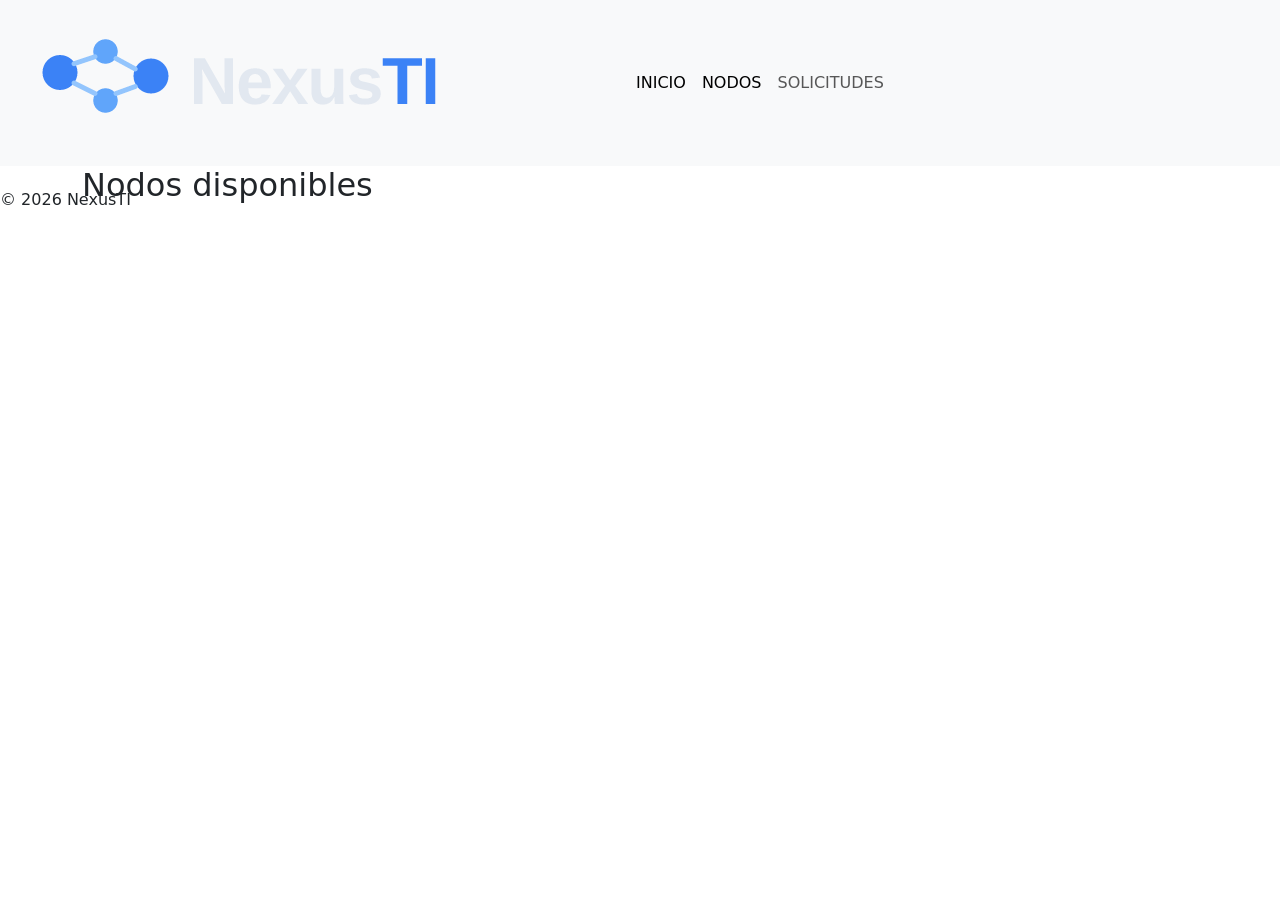
==== views/nodos.html @ 56c04ff0 "Primer commit" ====
<!doctype html>

<html lang="es">

<head>
    <meta charset="UTF-8">
    <meta name="viewport" content="width=device-width, initial-scale=1.0">
    <title>NexusTI - Nodos</title>
    <link href="https://cdn.jsdelivr.net/npm/bootstrap@5.3.9/dist/css/bootstrap.min.css" rel="stylesheet"
        integrity="sha384-yEPZ7jP9S0QKiUQ0m3jjsO4ProIW7wvR9gXkI7JOGa2XVsw53Yke2bsdkBbjmmiX" crossorigin="anonymous">
    <link href="assets/css/style.css" rel="stylesheet" />

</head>

<body>
    <nav class="navbar navbar-expand-lg bg-body-tertiary">
        <div class="container-fluid">
            <a class="navbar-brand" href="/index.html"><img src="/assets/images/header.png" alt="NexusTI" id="navbarLogo"
                    class="navbarlogo"></a>
            <button class="navbar-toggler" type="button" data-bs-toggle="collapse" data-bs-target="#navbarNav"
                aria-controls="navbarNav" aria-expanded="false" aria-label="Toggle navigation">
                <span class="navbar-toggler-icon"></span>
            </button>
            <div class="collapse navbar-collapse" id="navbarNav">
                <ul class="navbar-nav">
                    <li class="nav-item">
                        <a class="nav-link active" aria-current="page" href="/index.html">INICIO</a>
                    </li>
                    <li class="nav-item">
                        <a class="nav-link active" aria-current="page" href="nodos.html">NODOS</a>
                    </li>
                    <li class="nav-item">
                        <a class="nav-link" href="solicitudes.html">SOLICITUDES</a>
                    </li>
                </ul>
            </div>
        </div>
    </nav>

    <div class="container">
        <section id="nodos" class="nodos">
            <h2>Nodos disponibles</h2> 
            <div class="row g-4">
                
            </div>
        </section>
        
    </div>

    <footer>
        <p>&copy; 2026 NexusTI</p>
    </footer>
    <script src="https://cdn.jsdelivr.net/npm/bootstrap@5.3.9/dist/js/bootstrap.bundle.min.js"
        integrity="sha384-WyOxWvTyr1QaMPfiPJSv76iReVthorl5uWlFtZPyK0IEB0hGzo9y5Bp9mYanr8Bu"
        crossorigin="anonymous"></script>
</body>

</html>
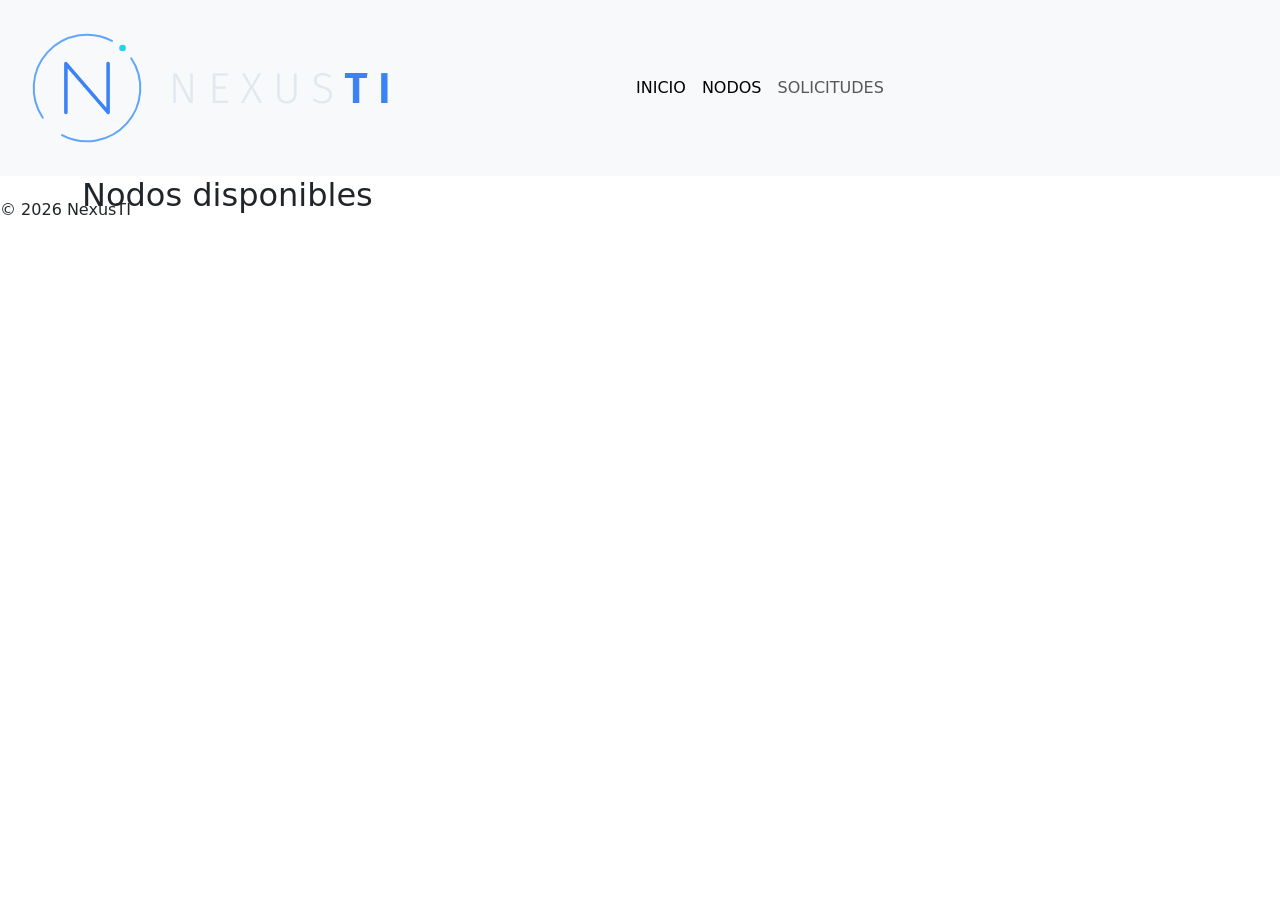
==== commit 01280b74: "actualizacion de logo e imagenes" ====
--- a/views/nodos.html
+++ b/views/nodos.html
@@ -15,7 +15,7 @@
 <body>
     <nav class="navbar navbar-expand-lg bg-body-tertiary">
         <div class="container-fluid">
-            <a class="navbar-brand" href="/index.html"><img src="/assets/images/header.png" alt="NexusTI" id="navbarLogo"
+            <a class="navbar-brand" href="/index.html"><img src="/assets/images/nexusti-logos/logo-horizontal-navbar.png" alt="NexusTI" id="navbarLogo"
                     class="navbarlogo"></a>
             <button class="navbar-toggler" type="button" data-bs-toggle="collapse" data-bs-target="#navbarNav"
                 aria-controls="navbarNav" aria-expanded="false" aria-label="Toggle navigation">
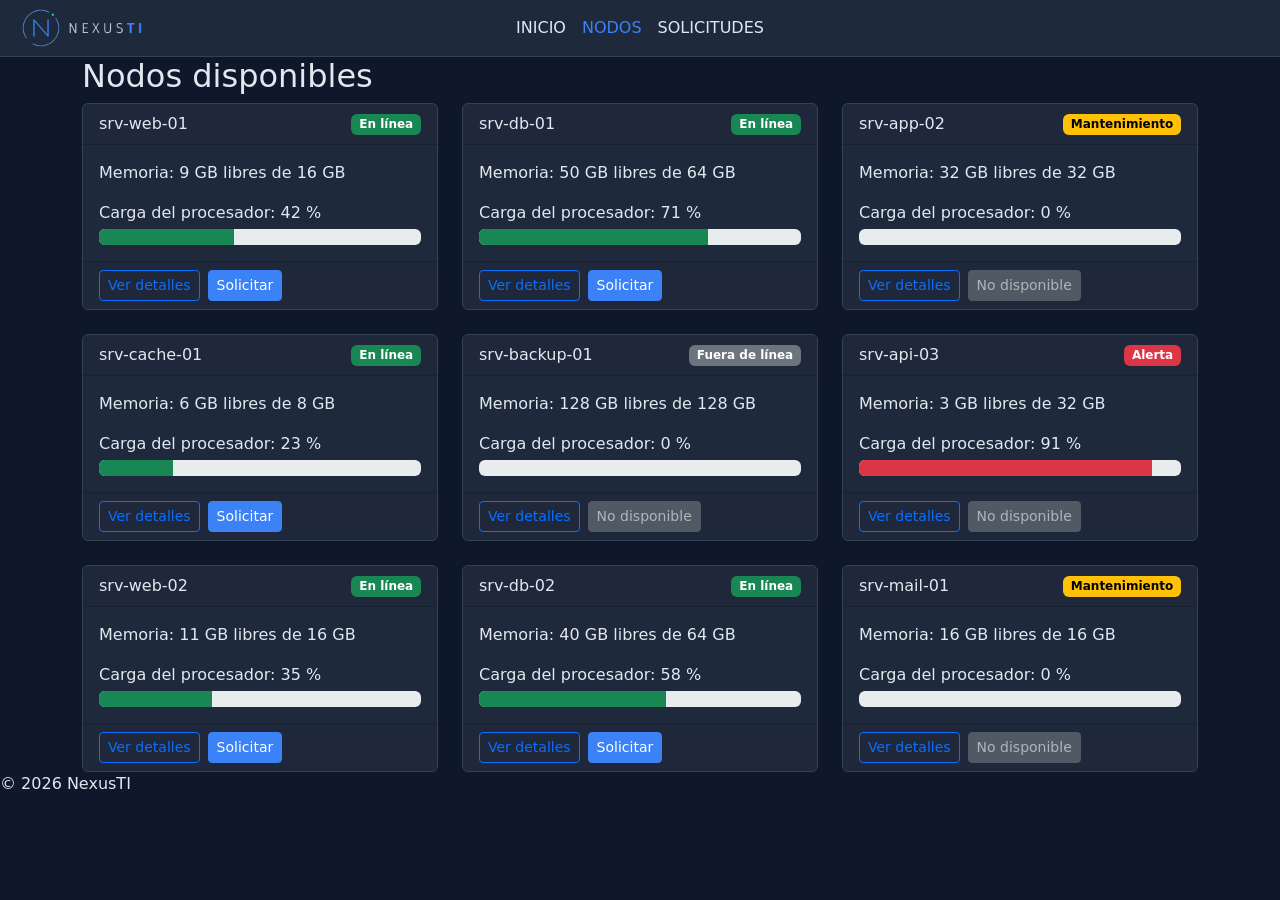
==== commit bb2821ec: "nodos terminado" ====
--- a/views/nodos.html
+++ b/views/nodos.html
@@ -8,14 +8,15 @@
     <title>NexusTI - Nodos</title>
     <link href="https://cdn.jsdelivr.net/npm/bootstrap@5.3.9/dist/css/bootstrap.min.css" rel="stylesheet"
         integrity="sha384-yEPZ7jP9S0QKiUQ0m3jjsO4ProIW7wvR9gXkI7JOGa2XVsw53Yke2bsdkBbjmmiX" crossorigin="anonymous">
-    <link href="assets/css/style.css" rel="stylesheet" />
+    <link href="../assets/css/style.css" rel="stylesheet" />
 
 </head>
 
 <body>
     <nav class="navbar navbar-expand-lg bg-body-tertiary">
         <div class="container-fluid">
-            <a class="navbar-brand" href="/index.html"><img src="/assets/images/nexusti-logos/logo-horizontal-navbar.png" alt="NexusTI" id="navbarLogo"
+            <a class="navbar-brand" href="../index.html"><img
+                    src="../assets/images/nexusti-logos/logo-horizontal-navbar.png" alt="NexusTI" id="navbarLogo"
                     class="navbarlogo"></a>
             <button class="navbar-toggler" type="button" data-bs-toggle="collapse" data-bs-target="#navbarNav"
                 aria-controls="navbarNav" aria-expanded="false" aria-label="Toggle navigation">
@@ -24,7 +25,7 @@
             <div class="collapse navbar-collapse" id="navbarNav">
                 <ul class="navbar-nav">
                     <li class="nav-item">
-                        <a class="nav-link active" aria-current="page" href="/index.html">INICIO</a>
+                        <a class="nav-link" href="../index.html">INICIO</a>
                     </li>
                     <li class="nav-item">
                         <a class="nav-link active" aria-current="page" href="nodos.html">NODOS</a>
@@ -39,12 +40,398 @@
 
     <div class="container">
         <section id="nodos" class="nodos">
-            <h2>Nodos disponibles</h2> 
+            <h2>Nodos disponibles</h2>
             <div class="row g-4">
-                
+                <div class="col-md-6 col-lg-4">
+                    <div class="card h-100">
+                        <div class="card-header d-flex justify-content-between align-items-center">
+                            <span>srv-web-01</span>
+                            <span class="badge text-bg-success">En línea</span>
+                        </div>
+                        <div class="card-body">
+                            <p class="card-text">Memoria: 9 GB libres de 16 GB</p>
+                            <p class="card-text mb-1">Carga del procesador: 42 %</p>
+                            <div class="progress" role="progressbar" aria-label="Carga de srv-web-01" aria-valuenow="42"
+                                aria-valuemin="0" aria-valuemax="100">
+                                <div class="progress-bar bg-success" style="width: 42%"></div>
+                            </div>
+                        </div>
+                        <div class="card-footer d-flex gap-2">
+                            <button type="button" class="btn btn-outline-primary btn-sm" data-bs-toggle="modal"
+                                data-bs-target="#modal-web01">Ver detalles</button>
+                            <a href="solicitudes.html" class="btn btn-primary btn-sm">Solicitar</a>
+                        </div>
+                    </div>
+                    <div class="modal fade" id="modal-web01" tabindex="-1" aria-labelledby="modal-web01-titulo"
+                        aria-hidden="true">
+                        <div class="modal-dialog modal-dialog-centered">
+                            <div class="modal-content">
+                                <div class="modal-header">
+                                    <h5 class="modal-title" id="modal-web01-titulo">srv-web-01</h5>
+                                    <button type="button" class="btn-close" data-bs-dismiss="modal"
+                                        aria-label="Cerrar"></button>
+                                </div>
+                                <div class="modal-body">
+                                    <p>Sistema operativo: Ubuntu Server 22.04</p>
+                                    <p>Núcleos: 4</p>
+                                    <p>Región: Querétaro</p>
+                                    <p>Tiempo en línea: 42 días</p>
+                                </div>
+                                <div class="modal-footer">
+                                    <button type="button" class="btn btn-secondary"
+                                        data-bs-dismiss="modal">Cerrar</button>
+                                </div>
+                            </div>
+                        </div>
+                    </div>
+                </div>
+                <div class="col-md-6 col-lg-4">
+                    <div class="card h-100">
+                        <div class="card-header d-flex justify-content-between align-items-center">
+                            <span>srv-db-01</span>
+                            <span class="badge text-bg-success">En línea</span>
+                        </div>
+                        <div class="card-body">
+                            <p class="card-text">Memoria: 50 GB libres de 64 GB</p>
+                            <p class="card-text mb-1">Carga del procesador: 71 %</p>
+                            <div class="progress" role="progressbar" aria-label="Carga de srv-db-01" aria-valuenow="71"
+                                aria-valuemin="0" aria-valuemax="100">
+                                <div class="progress-bar bg-success" style="width: 71%"></div>
+                            </div>
+                        </div>
+                        <div class="card-footer d-flex gap-2">
+                            <button type="button" class="btn btn-outline-primary btn-sm" data-bs-toggle="modal"
+                                data-bs-target="#modal-db01">Ver detalles</button>
+                            <a href="solicitudes.html" class="btn btn-primary btn-sm">Solicitar</a>
+                        </div>
+                    </div>
+                    <div class="modal fade" id="modal-db01" tabindex="-1" aria-labelledby="modal-db01-titulo"
+                        aria-hidden="true">
+                        <div class="modal-dialog modal-dialog-centered">
+                            <div class="modal-content">
+                                <div class="modal-header">
+                                    <h5 class="modal-title" id="modal-db01-titulo">srv-db-01</h5>
+                                    <button type="button" class="btn-close" data-bs-dismiss="modal"
+                                        aria-label="Cerrar"></button>
+                                </div>
+                                <div class="modal-body">
+                                    <p>Sistema operativo: Debian 12</p>
+                                    <p>Núcleos: 8</p>
+                                    <p>Región: Querétaro</p>
+                                    <p>Tiempo en línea: 120 días</p>
+                                </div>
+                                <div class="modal-footer">
+                                    <button type="button" class="btn btn-secondary"
+                                        data-bs-dismiss="modal">Cerrar</button>
+                                </div>
+                            </div>
+                        </div>
+                    </div>
+                </div>
+                <div class="col-md-6 col-lg-4">
+                    <div class="card h-100">
+                        <div class="card-header d-flex justify-content-between align-items-center">
+                            <span>srv-app-02</span>
+                            <span class="badge text-bg-warning">Mantenimiento</span>
+                        </div>
+                        <div class="card-body">
+                            <p class="card-text">Memoria: 32 GB libres de 32 GB</p>
+                            <p class="card-text mb-1">Carga del procesador: 0 %</p>
+                            <div class="progress" role="progressbar" aria-label="Carga de srv-app-02" aria-valuenow="0"
+                                aria-valuemin="0" aria-valuemax="100">
+                                <div class="progress-bar bg-warning" style="width: 0%"></div>
+                            </div>
+                        </div>
+                        <div class="card-footer d-flex gap-2">
+                            <button type="button" class="btn btn-outline-primary btn-sm" data-bs-toggle="modal"
+                                data-bs-target="#modal-app02">Ver detalles</button>
+                            <a href="#" class="btn btn-secondary btn-sm disabled" aria-disabled="true">No disponible</a>
+                        </div>
+                    </div>
+                    <div class="modal fade" id="modal-app02" tabindex="-1" aria-labelledby="modal-app02-titulo"
+                        aria-hidden="true">
+                        <div class="modal-dialog modal-dialog-centered">
+                            <div class="modal-content">
+                                <div class="modal-header">
+                                    <h5 class="modal-title" id="modal-app02-titulo">srv-app-02</h5>
+                                    <button type="button" class="btn-close" data-bs-dismiss="modal"
+                                        aria-label="Cerrar"></button>
+                                </div>
+                                <div class="modal-body">
+                                    <p>Sistema operativo: Ubuntu Server 22.04</p>
+                                    <p>Núcleos: 4</p>
+                                    <p>Región: Virginia</p>
+                                    <p>Estado: en mantenimiento desde hoy</p>
+                                </div>
+                                <div class="modal-footer">
+                                    <button type="button" class="btn btn-secondary"
+                                        data-bs-dismiss="modal">Cerrar</button>
+                                </div>
+                            </div>
+                        </div>
+                    </div>
+                </div>
+                <div class="col-md-6 col-lg-4">
+                    <div class="card h-100">
+                        <div class="card-header d-flex justify-content-between align-items-center">
+                            <span>srv-cache-01</span>
+                            <span class="badge text-bg-success">En línea</span>
+                        </div>
+                        <div class="card-body">
+                            <p class="card-text">Memoria: 6 GB libres de 8 GB</p>
+                            <p class="card-text mb-1">Carga del procesador: 23 %</p>
+                            <div class="progress" role="progressbar" aria-label="Carga de srv-cache-01"
+                                aria-valuenow="23" aria-valuemin="0" aria-valuemax="100">
+                                <div class="progress-bar bg-success" style="width: 23%"></div>
+                            </div>
+                        </div>
+                        <div class="card-footer d-flex gap-2">
+                            <button type="button" class="btn btn-outline-primary btn-sm" data-bs-toggle="modal"
+                                data-bs-target="#modal-cache01">Ver detalles</button>
+                            <a href="solicitudes.html" class="btn btn-primary btn-sm">Solicitar</a>
+                        </div>
+                    </div>
+                    <div class="modal fade" id="modal-cache01" tabindex="-1" aria-labelledby="modal-cache01-titulo"
+                        aria-hidden="true">
+                        <div class="modal-dialog modal-dialog-centered">
+                            <div class="modal-content">
+                                <div class="modal-header">
+                                    <h5 class="modal-title" id="modal-cache01-titulo">srv-cache-01</h5>
+                                    <button type="button" class="btn-close" data-bs-dismiss="modal"
+                                        aria-label="Cerrar"></button>
+                                </div>
+                                <div class="modal-body">
+                                    <p>Sistema operativo: Debian 12</p>
+                                    <p>Núcleos: 2</p>
+                                    <p>Región: Querétaro</p>
+                                    <p>Tiempo en línea: 15 días</p>
+                                </div>
+                                <div class="modal-footer">
+                                    <button type="button" class="btn btn-secondary"
+                                        data-bs-dismiss="modal">Cerrar</button>
+                                </div>
+                            </div>
+                        </div>
+                    </div>
+                </div>
+                <div class="col-md-6 col-lg-4">
+                    <div class="card h-100">
+                        <div class="card-header d-flex justify-content-between align-items-center">
+                            <span>srv-backup-01</span>
+                            <span class="badge text-bg-secondary">Fuera de línea</span>
+                        </div>
+                        <div class="card-body">
+                            <p class="card-text">Memoria: 128 GB libres de 128 GB</p>
+                            <p class="card-text mb-1">Carga del procesador: 0 %</p>
+                            <div class="progress" role="progressbar" aria-label="Carga de srv-backup-01"
+                                aria-valuenow="0" aria-valuemin="0" aria-valuemax="100">
+                                <div class="progress-bar bg-secondary" style="width: 0%"></div>
+                            </div>
+                        </div>
+                        <div class="card-footer d-flex gap-2">
+                            <button type="button" class="btn btn-outline-primary btn-sm" data-bs-toggle="modal"
+                                data-bs-target="#modal-backup01">Ver detalles</button>
+                            <a href="#" class="btn btn-secondary btn-sm disabled" aria-disabled="true">No disponible</a>
+                        </div>
+                    </div>
+                    <div class="modal fade" id="modal-backup01" tabindex="-1" aria-labelledby="modal-backup01-titulo"
+                        aria-hidden="true">
+                        <div class="modal-dialog modal-dialog-centered">
+                            <div class="modal-content">
+                                <div class="modal-header">
+                                    <h5 class="modal-title" id="modal-backup01-titulo">srv-backup-01</h5>
+                                    <button type="button" class="btn-close" data-bs-dismiss="modal"
+                                        aria-label="Cerrar"></button>
+                                </div>
+                                <div class="modal-body">
+                                    <p>Sistema operativo: Rocky Linux 9</p>
+                                    <p>Núcleos: 4</p>
+                                    <p>Región: Frankfurt</p>
+                                    <p>Estado: apagado</p>
+                                </div>
+                                <div class="modal-footer">
+                                    <button type="button" class="btn btn-secondary"
+                                        data-bs-dismiss="modal">Cerrar</button>
+                                </div>
+                            </div>
+                        </div>
+                    </div>
+                </div>
+                <div class="col-md-6 col-lg-4">
+                    <div class="card h-100">
+                        <div class="card-header d-flex justify-content-between align-items-center">
+                            <span>srv-api-03</span>
+                            <span class="badge text-bg-danger">Alerta</span>
+                        </div>
+                        <div class="card-body">
+                            <p class="card-text">Memoria: 3 GB libres de 32 GB</p>
+                            <p class="card-text mb-1">Carga del procesador: 91 %</p>
+                            <div class="progress" role="progressbar" aria-label="Carga de srv-api-03" aria-valuenow="91"
+                                aria-valuemin="0" aria-valuemax="100">
+                                <div class="progress-bar bg-danger" style="width: 91%"></div>
+                            </div>
+                        </div>
+                        <div class="card-footer d-flex gap-2">
+                            <button type="button" class="btn btn-outline-primary btn-sm" data-bs-toggle="modal"
+                                data-bs-target="#modal-api03">Ver detalles</button>
+                            <a href="#" class="btn btn-secondary btn-sm disabled" aria-disabled="true">No disponible</a>
+                        </div>
+                    </div>
+                    <div class="modal fade" id="modal-api03" tabindex="-1" aria-labelledby="modal-api03-titulo"
+                        aria-hidden="true">
+                        <div class="modal-dialog modal-dialog-centered">
+                            <div class="modal-content">
+                                <div class="modal-header">
+                                    <h5 class="modal-title" id="modal-api03-titulo">srv-api-03</h5>
+                                    <button type="button" class="btn-close" data-bs-dismiss="modal"
+                                        aria-label="Cerrar"></button>
+                                </div>
+                                <div class="modal-body">
+                                    <p>Sistema operativo: Ubuntu Server 22.04</p>
+                                    <p>Núcleos: 8</p>
+                                    <p>Región: Virginia</p>
+                                    <p>Tiempo en línea: 3 días</p>
+                                </div>
+                                <div class="modal-footer">
+                                    <button type="button" class="btn btn-secondary"
+                                        data-bs-dismiss="modal">Cerrar</button>
+                                </div>
+                            </div>
+                        </div>
+                    </div>
+                </div>
+                <div class="col-md-6 col-lg-4">
+                    <div class="card h-100">
+                        <div class="card-header d-flex justify-content-between align-items-center">
+                            <span>srv-web-02</span>
+                            <span class="badge text-bg-success">En línea</span>
+                        </div>
+                        <div class="card-body">
+                            <p class="card-text">Memoria: 11 GB libres de 16 GB</p>
+                            <p class="card-text mb-1">Carga del procesador: 35 %</p>
+                            <div class="progress" role="progressbar" aria-label="Carga de srv-web-02" aria-valuenow="35"
+                                aria-valuemin="0" aria-valuemax="100">
+                                <div class="progress-bar bg-success" style="width: 35%"></div>
+                            </div>
+                        </div>
+                        <div class="card-footer d-flex gap-2">
+                            <button type="button" class="btn btn-outline-primary btn-sm" data-bs-toggle="modal"
+                                data-bs-target="#modal-web02">Ver detalles</button>
+                            <a href="solicitudes.html" class="btn btn-primary btn-sm">Solicitar</a>
+                        </div>
+                    </div>
+                    <div class="modal fade" id="modal-web02" tabindex="-1" aria-labelledby="modal-web02-titulo"
+                        aria-hidden="true">
+                        <div class="modal-dialog modal-dialog-centered">
+                            <div class="modal-content">
+                                <div class="modal-header">
+                                    <h5 class="modal-title" id="modal-web02-titulo">srv-web-02</h5>
+                                    <button type="button" class="btn-close" data-bs-dismiss="modal"
+                                        aria-label="Cerrar"></button>
+                                </div>
+                                <div class="modal-body">
+                                    <p>Sistema operativo: Ubuntu Server 22.04</p>
+                                    <p>Núcleos: 4</p>
+                                    <p>Región: Frankfurt</p>
+                                    <p>Tiempo en línea: 30 días</p>
+                                </div>
+                                <div class="modal-footer">
+                                    <button type="button" class="btn btn-secondary"
+                                        data-bs-dismiss="modal">Cerrar</button>
+                                </div>
+                            </div>
+                        </div>
+                    </div>
+                </div>
+                <div class="col-md-6 col-lg-4">
+                    <div class="card h-100">
+                        <div class="card-header d-flex justify-content-between align-items-center">
+                            <span>srv-db-02</span>
+                            <span class="badge text-bg-success">En línea</span>
+                        </div>
+                        <div class="card-body">
+                            <p class="card-text">Memoria: 40 GB libres de 64 GB</p>
+                            <p class="card-text mb-1">Carga del procesador: 58 %</p>
+                            <div class="progress" role="progressbar" aria-label="Carga de srv-db-02" aria-valuenow="58"
+                                aria-valuemin="0" aria-valuemax="100">
+                                <div class="progress-bar bg-success" style="width: 58%"></div>
+                            </div>
+                        </div>
+                        <div class="card-footer d-flex gap-2">
+                            <button type="button" class="btn btn-outline-primary btn-sm" data-bs-toggle="modal"
+                                data-bs-target="#modal-db02">Ver detalles</button>
+                            <a href="solicitudes.html" class="btn btn-primary btn-sm">Solicitar</a>
+                        </div>
+                    </div>
+                    <div class="modal fade" id="modal-db02" tabindex="-1" aria-labelledby="modal-db02-titulo"
+                        aria-hidden="true">
+                        <div class="modal-dialog modal-dialog-centered">
+                            <div class="modal-content">
+                                <div class="modal-header">
+                                    <h5 class="modal-title" id="modal-db02-titulo">srv-db-02</h5>
+                                    <button type="button" class="btn-close" data-bs-dismiss="modal"
+                                        aria-label="Cerrar"></button>
+                                </div>
+                                <div class="modal-body">
+                                    <p>Sistema operativo: Debian 12</p>
+                                    <p>Núcleos: 8</p>
+                                    <p>Región: Frankfurt</p>
+                                    <p>Tiempo en línea: 88 días</p>
+                                </div>
+                                <div class="modal-footer">
+                                    <button type="button" class="btn btn-secondary"
+                                        data-bs-dismiss="modal">Cerrar</button>
+                                </div>
+                            </div>
+                        </div>
+                    </div>
+                </div>
+                <div class="col-md-6 col-lg-4">
+                    <div class="card h-100">
+                        <div class="card-header d-flex justify-content-between align-items-center">
+                            <span>srv-mail-01</span>
+                            <span class="badge text-bg-warning">Mantenimiento</span>
+                        </div>
+                        <div class="card-body">
+                            <p class="card-text">Memoria: 16 GB libres de 16 GB</p>
+                            <p class="card-text mb-1">Carga del procesador: 0 %</p>
+                            <div class="progress" role="progressbar" aria-label="Carga de srv-mail-01" aria-valuenow="0"
+                                aria-valuemin="0" aria-valuemax="100">
+                                <div class="progress-bar bg-warning" style="width: 0%"></div>
+                            </div>
+                        </div>
+                        <div class="card-footer d-flex gap-2">
+                            <button type="button" class="btn btn-outline-primary btn-sm" data-bs-toggle="modal"
+                                data-bs-target="#modal-mail01">Ver detalles</button>
+                            <a href="#" class="btn btn-secondary btn-sm disabled" aria-disabled="true">No disponible</a>
+                        </div>
+                    </div>
+                    <div class="modal fade" id="modal-mail01" tabindex="-1" aria-labelledby="modal-mail01-titulo"
+                        aria-hidden="true">
+                        <div class="modal-dialog modal-dialog-centered">
+                            <div class="modal-content">
+                                <div class="modal-header">
+                                    <h5 class="modal-title" id="modal-mail01-titulo">srv-mail-01</h5>
+                                    <button type="button" class="btn-close" data-bs-dismiss="modal"
+                                        aria-label="Cerrar"></button>
+                                </div>
+                                <div class="modal-body">
+                                    <p>Sistema operativo: Rocky Linux 9</p>
+                                    <p>Núcleos: 2</p>
+                                    <p>Región: Virginia</p>
+                                    <p>Estado: en mantenimiento desde hoy</p>
+                                </div>
+                                <div class="modal-footer">
+                                    <button type="button" class="btn btn-secondary"
+                                        data-bs-dismiss="modal">Cerrar</button>
+                                </div>
+                            </div>
+                        </div>
+                    </div>
+                </div>
             </div>
         </section>
-        
+
     </div>
 
     <footer>
--- a/assets/css/style.css
+++ b/assets/css/style.css
@@ -0,0 +1,122 @@
+.p{
+    color: #E2E8F0;
+}
+
+.navbarlogo {
+    height: 50px; /* Ajusta la altura según tus necesidades */
+    width: auto;  /* Mantiene la proporción de la imagen */
+}
+
+video {
+    width: 100%;
+    max-height: 400px; /* Ajusta la altura máxima según tus necesidades */
+    object-fit: cover; /* Asegura que el video cubra el área sin distorsionarse */
+    display: block;
+    margin: 0 auto; /* Centra el video horizontalmente */
+}
+
+@media (min-width: 992px) {
+    .navbar .container-fluid {
+        position: relative;
+    }
+
+    .navbar-brand {
+        position: absolute;
+        left: 1rem;
+    }
+
+    .navbar-collapse {
+        justify-content: center;
+    }
+}
+
+/* 1. Definición de tu paleta de colores */
+:root {
+    --bg-principal: #0F172A;      /* Azul marino muy oscuro */
+    --bg-superficies: #1E293B;    /* Gris azulado (cards, navbar, formularios) */
+    --acento-principal: #3B82F6;  /* Azul (botones, enlaces) */
+    --texto-principal: #E2E8F0;   /* Gris claro */
+    --texto-secundario: #94A3B8;  /* Gris medio */
+    --estado-online: #22C55E;     /* Verde */
+    --estado-alerta: #F59E0B;     /* Ámbar */
+    --estado-offline: #EF4444;    /* Rojo */
+}
+
+/* 2. Fondo general y color de texto de toda la página */
+body {
+    background-color: var(--bg-principal);
+    color: var(--texto-principal);
+}
+
+/* 3. Barra de navegación (sobrescribe el gris claro de Bootstrap) */
+.navbar {
+    background-color: var(--bg-superficies) !important;
+    border-bottom: 1px solid #334155;
+}
+
+.navbar-brand,
+.nav-link {
+    color: var(--texto-principal) !important;
+}
+
+.nav-link:hover,
+.nav-link.active {
+    color: var(--acento-principal) !important;
+}
+
+/* 4. Cards y Formularios */
+.card,
+.solicitudes form {
+    background-color: var(--bg-superficies);
+    color: var(--texto-principal);
+    border: 1px solid #334155;
+}
+
+/* Inputs, selects y textareas del formulario */
+.form-control,
+.form-select {
+    background-color: var(--bg-principal);
+    color: var(--texto-principal);
+    border: 1px solid #334155;
+}
+
+.form-control:focus,
+.form-select:focus {
+    background-color: var(--bg-principal);
+    color: var(--texto-principal);
+    border-color: var(--acento-principal);
+    box-shadow: 0 0 0 0.25rem rgba(59, 130, 246, 0.25);
+}
+
+/* 5. Botones principales */
+.btn-primary {
+    background-color: var(--acento-principal);
+    border-color: var(--acento-principal);
+}
+
+/* 6. Clases útiles para los textos secundarios y estados */
+.texto-secundario {
+    color: var(--texto-secundario);
+}
+
+.estado-online {
+    background-color: var(--estado-online);
+    color: #0F172A;
+}
+
+.estado-alerta {
+    background-color: var(--estado-alerta);
+    color: #0F172A;
+}
+
+.estado-offline {
+    background-color: var(--estado-offline);
+    color: #FFFFFF;
+}
+img[alt="nexus_header"] {
+    width: 100%;
+    max-height: 290px;
+    object-fit: cover;
+    object-position: center;
+    display: block;
+}
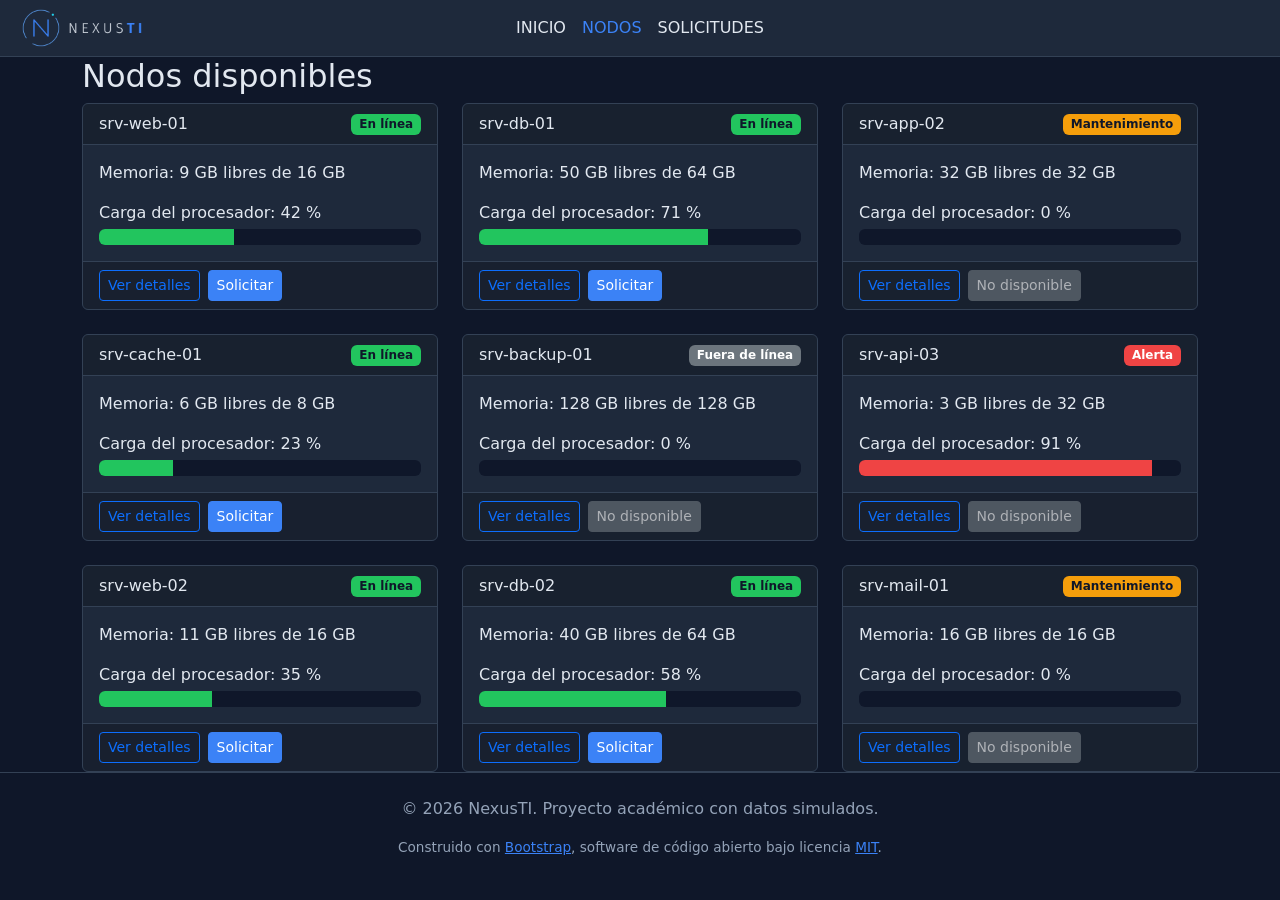
==== commit 5719f050: "actualización" ====
--- a/views/nodos.html
+++ b/views/nodos.html
@@ -435,7 +435,10 @@
     </div>
 
     <footer>
-        <p>&copy; 2026 NexusTI</p>
+        <p>&copy; 2026 NexusTI. Proyecto académico con datos simulados.</p>
+        <p class="aviso-legal">Construido con <a href="https://getbootstrap.com/" target="_blank"
+                rel="noopener">Bootstrap</a>, software de código abierto bajo licencia <a
+                href="https://opensource.org/license/mit" target="_blank" rel="noopener">MIT</a>.</p>
     </footer>
     <script src="https://cdn.jsdelivr.net/npm/bootstrap@5.3.9/dist/js/bootstrap.bundle.min.js"
         integrity="sha384-WyOxWvTyr1QaMPfiPJSv76iReVthorl5uWlFtZPyK0IEB0hGzo9y5Bp9mYanr8Bu"
--- a/assets/css/style.css
+++ b/assets/css/style.css
@@ -1,18 +1,68 @@
-.p{
-    color: #E2E8F0;
+:root {
+    --bg-principal: #0F172A;
+    --bg-superficies: #1E293B;
+    --borde: #334155;
+    --acento-principal: #3B82F6;
+    --acento-hover: #2563EB;
+    --texto-principal: #E2E8F0;
+    --texto-secundario: #94A3B8;
+    --estado-online: #22C55E;
+    --estado-alerta: #F59E0B;
+    --estado-offline: #EF4444;
+}
+
+body {
+    background-color: var(--bg-principal);
+    color: var(--texto-principal);
+}
+
+.video-fondo {
+    position: fixed;
+    top: 0;
+    left: 0;
+    width: 100%;
+    height: 100%;
+    object-fit: cover;
+    z-index: -2;
+}
+
+body::before {
+    content: "";
+    position: fixed;
+    top: 0;
+    left: 0;
+    width: 100%;
+    height: 100%;
+    background-color: rgba(15, 23, 42, 0.8);
+    z-index: -1;
+}
+
+.navbar {
+    background-color: var(--bg-superficies) !important;
+    border-bottom: 1px solid var(--borde);
 }
 
 .navbarlogo {
-    height: 50px; /* Ajusta la altura según tus necesidades */
-    width: auto;  /* Mantiene la proporción de la imagen */
-}
-
-video {
-    width: 100%;
-    max-height: 400px; /* Ajusta la altura máxima según tus necesidades */
-    object-fit: cover; /* Asegura que el video cubra el área sin distorsionarse */
-    display: block;
-    margin: 0 auto; /* Centra el video horizontalmente */
+    height: 50px;
+    width: auto;
+}
+
+.navbar-brand,
+.nav-link {
+    color: var(--texto-principal) !important;
+}
+
+.nav-link:hover,
+.nav-link.active {
+    color: var(--acento-principal) !important;
+}
+
+.navbar-toggler {
+    border-color: var(--borde);
+}
+
+.navbar-toggler-icon {
+    filter: invert(1);
 }
 
 @media (min-width: 992px) {
@@ -30,54 +80,83 @@
     }
 }
 
-/* 1. Definición de tu paleta de colores */
-:root {
-    --bg-principal: #0F172A;      /* Azul marino muy oscuro */
-    --bg-superficies: #1E293B;    /* Gris azulado (cards, navbar, formularios) */
-    --acento-principal: #3B82F6;  /* Azul (botones, enlaces) */
-    --texto-principal: #E2E8F0;   /* Gris claro */
-    --texto-secundario: #94A3B8;  /* Gris medio */
-    --estado-online: #22C55E;     /* Verde */
-    --estado-alerta: #F59E0B;     /* Ámbar */
-    --estado-offline: #EF4444;    /* Rojo */
-}
-
-/* 2. Fondo general y color de texto de toda la página */
-body {
-    background-color: var(--bg-principal);
-    color: var(--texto-principal);
-}
-
-/* 3. Barra de navegación (sobrescribe el gris claro de Bootstrap) */
-.navbar {
-    background-color: var(--bg-superficies) !important;
-    border-bottom: 1px solid #334155;
-}
-
-.navbar-brand,
-.nav-link {
-    color: var(--texto-principal) !important;
-}
-
-.nav-link:hover,
-.nav-link.active {
-    color: var(--acento-principal) !important;
-}
-
-/* 4. Cards y Formularios */
-.card,
+.card {
+    background-color: var(--bg-superficies);
+    color: var(--texto-principal);
+    border: 1px solid var(--borde);
+    transition: transform 0.3s ease, box-shadow 0.3s ease, border-color 0.3s ease;
+}
+
+.card:hover {
+    transform: translateY(-6px);
+    border-color: var(--acento-principal);
+    box-shadow: 0 10px 25px rgba(59, 130, 246, 0.25);
+}
+
+.card-header,
+.card-footer {
+    background-color: rgba(0, 0, 0, 0.2);
+    border-color: var(--borde);
+}
+
+.progress {
+    background-color: var(--bg-principal);
+}
+
+.text-bg-success {
+    background-color: var(--estado-online) !important;
+    color: var(--bg-principal) !important;
+}
+
+.text-bg-warning {
+    background-color: var(--estado-alerta) !important;
+    color: var(--bg-principal) !important;
+}
+
+.text-bg-danger {
+    background-color: var(--estado-offline) !important;
+    color: #FFFFFF !important;
+}
+
+.bg-success {
+    background-color: var(--estado-online) !important;
+}
+
+.bg-warning {
+    background-color: var(--estado-alerta) !important;
+}
+
+.bg-danger {
+    background-color: var(--estado-offline) !important;
+}
+
+.modal-content {
+    background-color: var(--bg-superficies);
+    color: var(--texto-principal);
+    border: 1px solid var(--borde);
+}
+
+.modal-header,
+.modal-footer {
+    border-color: var(--borde);
+}
+
+.btn-close {
+    filter: invert(1);
+}
+
 .solicitudes form {
     background-color: var(--bg-superficies);
-    color: var(--texto-principal);
-    border: 1px solid #334155;
-}
-
-/* Inputs, selects y textareas del formulario */
+    border: 1px solid var(--borde);
+    border-radius: 0.5rem;
+    padding: 1.5rem;
+}
+
 .form-control,
 .form-select {
     background-color: var(--bg-principal);
     color: var(--texto-principal);
-    border: 1px solid #334155;
+    border: 1px solid var(--borde);
 }
 
 .form-control:focus,
@@ -88,35 +167,63 @@
     box-shadow: 0 0 0 0.25rem rgba(59, 130, 246, 0.25);
 }
 
-/* 5. Botones principales */
 .btn-primary {
     background-color: var(--acento-principal);
     border-color: var(--acento-principal);
-}
-
-/* 6. Clases útiles para los textos secundarios y estados */
+    transition: background-color 0.3s ease, transform 0.3s ease;
+}
+
+.btn-primary:hover {
+    background-color: var(--acento-hover);
+    border-color: var(--acento-hover);
+    transform: translateY(-2px);
+}
+
+.nosotros {
+    margin-bottom: 3rem;
+}
+
+.nosotros .lead {
+    color: var(--texto-secundario);
+}
+
+.etiqueta {
+    color: var(--acento-principal);
+    text-transform: uppercase;
+    letter-spacing: 0.1em;
+    font-size: 0.9rem;
+    font-weight: 700;
+    margin-bottom: 0.75rem;
+}
+
 .texto-secundario {
     color: var(--texto-secundario);
 }
 
-.estado-online {
-    background-color: var(--estado-online);
-    color: #0F172A;
-}
-
-.estado-alerta {
-    background-color: var(--estado-alerta);
-    color: #0F172A;
-}
-
-.estado-offline {
-    background-color: var(--estado-offline);
-    color: #FFFFFF;
-}
+footer {
+    border-top: 1px solid var(--borde);
+    color: var(--texto-secundario);
+    text-align: center;
+    padding: 1.5rem 0;
+}
+
 img[alt="nexus_header"] {
     width: 100%;
     max-height: 290px;
     object-fit: cover;
     object-position: center;
     display: block;
+}
+
+.aviso-legal {
+    font-size: 0.85rem;
+    margin-bottom: 0.25rem;
+}
+
+footer a {
+    color: var(--acento-principal);
+}
+
+footer a:hover {
+    color: var(--acento-hover);
 }
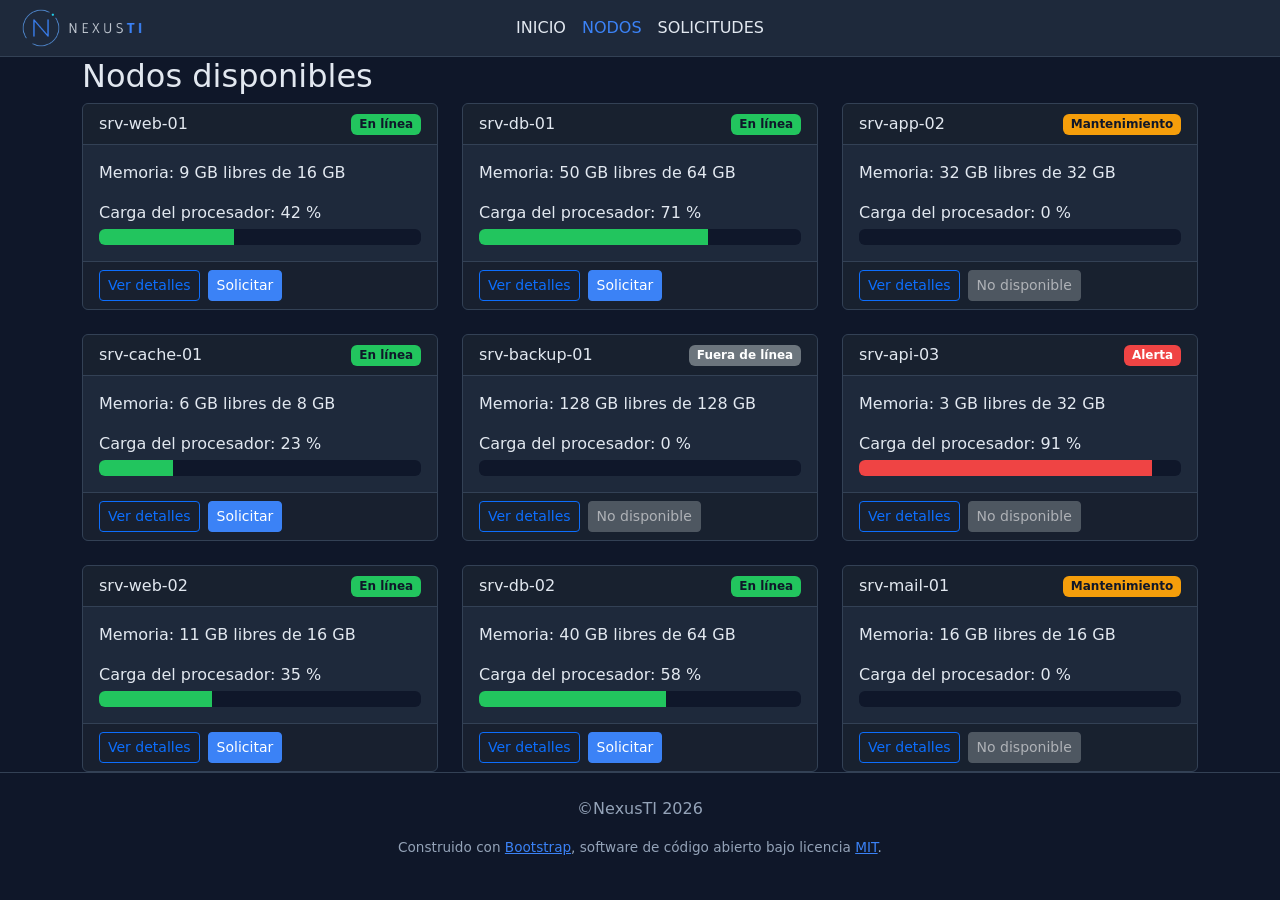
==== commit 04613e41: "creative commons ac" ====
--- a/views/nodos.html
+++ b/views/nodos.html
@@ -435,7 +435,7 @@
     </div>
 
     <footer>
-        <p>&copy; 2026 NexusTI. Proyecto académico con datos simulados.</p>
+        <p>&copy;NexusTI 2026</p>
         <p class="aviso-legal">Construido con <a href="https://getbootstrap.com/" target="_blank"
                 rel="noopener">Bootstrap</a>, software de código abierto bajo licencia <a
                 href="https://opensource.org/license/mit" target="_blank" rel="noopener">MIT</a>.</p>
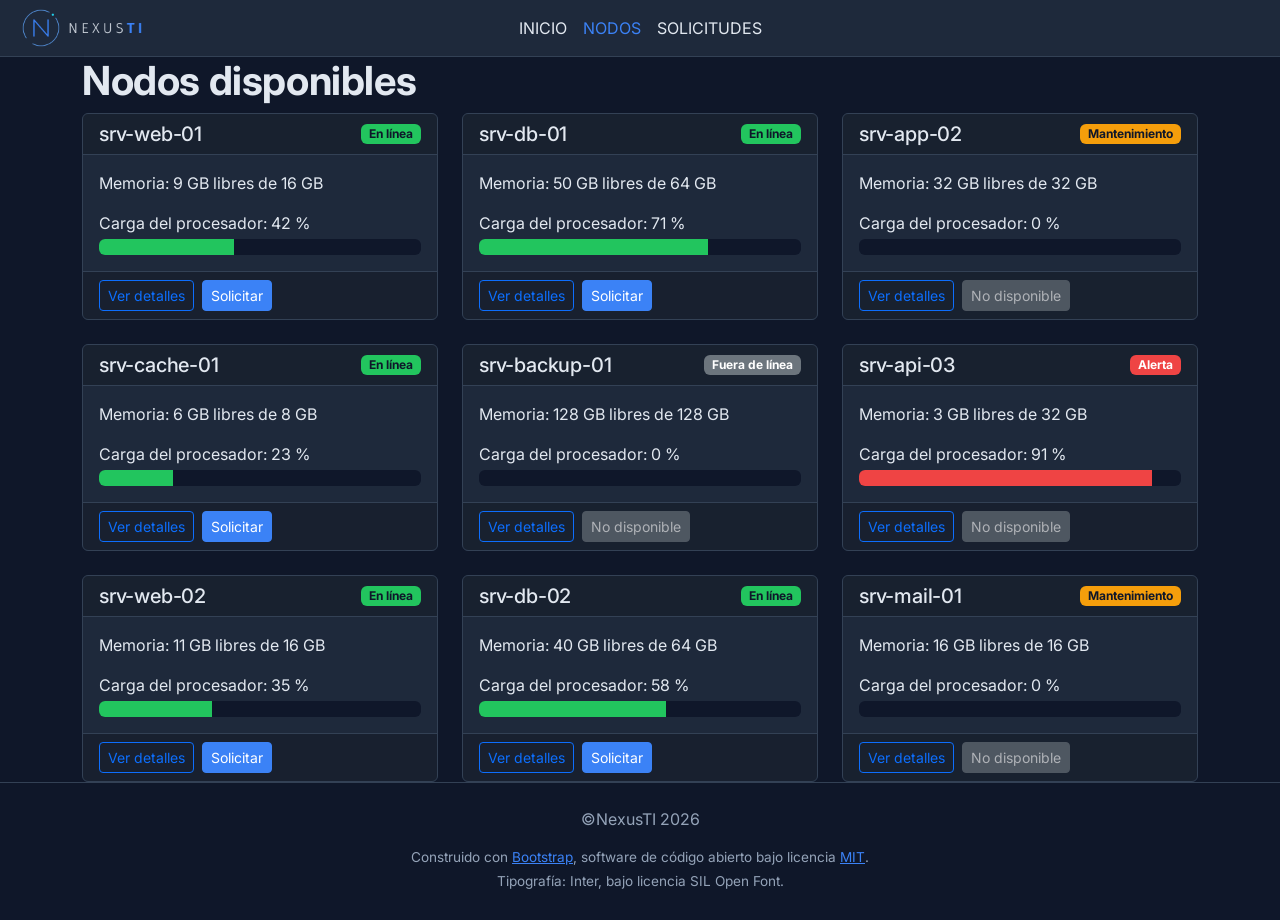
==== commit 580a19bf: "updates generales" ====
--- a/views/nodos.html
+++ b/views/nodos.html
@@ -8,44 +8,49 @@
     <title>NexusTI - Nodos</title>
     <link href="https://cdn.jsdelivr.net/npm/bootstrap@5.3.9/dist/css/bootstrap.min.css" rel="stylesheet"
         integrity="sha384-yEPZ7jP9S0QKiUQ0m3jjsO4ProIW7wvR9gXkI7JOGa2XVsw53Yke2bsdkBbjmmiX" crossorigin="anonymous">
+    <link rel="preconnect" href="https://fonts.googleapis.com">
+    <link rel="preconnect" href="https://fonts.gstatic.com" crossorigin>
+    <link href="https://fonts.googleapis.com/css2?family=Inter:wght@400;600;700&display=swap" rel="stylesheet">
     <link href="../assets/css/style.css" rel="stylesheet" />
 
 </head>
 
 <body>
-    <nav class="navbar navbar-expand-lg bg-body-tertiary">
-        <div class="container-fluid">
-            <a class="navbar-brand" href="../index.html"><img
-                    src="../assets/images/nexusti-logos/logo-horizontal-navbar.png" alt="NexusTI" id="navbarLogo"
-                    class="navbarlogo"></a>
-            <button class="navbar-toggler" type="button" data-bs-toggle="collapse" data-bs-target="#navbarNav"
-                aria-controls="navbarNav" aria-expanded="false" aria-label="Toggle navigation">
-                <span class="navbar-toggler-icon"></span>
-            </button>
-            <div class="collapse navbar-collapse" id="navbarNav">
-                <ul class="navbar-nav">
-                    <li class="nav-item">
-                        <a class="nav-link" href="../index.html">INICIO</a>
-                    </li>
-                    <li class="nav-item">
-                        <a class="nav-link active" aria-current="page" href="nodos.html">NODOS</a>
-                    </li>
-                    <li class="nav-item">
-                        <a class="nav-link" href="solicitudes.html">SOLICITUDES</a>
-                    </li>
-                </ul>
+    <header class="sticky-top">
+        <nav class="navbar navbar-expand-lg bg-body-tertiary">
+            <div class="container-fluid">
+                <a class="navbar-brand" href="../index.html"><img
+                        src="../assets/images/nexusti-logos/logo-horizontal-navbar.png" alt="NexusTI" id="navbarLogo"
+                        class="navbarlogo"></a>
+                <button class="navbar-toggler" type="button" data-bs-toggle="collapse" data-bs-target="#navbarNav"
+                    aria-controls="navbarNav" aria-expanded="false" aria-label="Toggle navigation">
+                    <span class="navbar-toggler-icon"></span>
+                </button>
+                <div class="collapse navbar-collapse" id="navbarNav">
+                    <ul class="navbar-nav">
+                        <li class="nav-item">
+                            <a class="nav-link" href="../index.html">INICIO</a>
+                        </li>
+                        <li class="nav-item">
+                            <a class="nav-link active" aria-current="page" href="nodos.html">NODOS</a>
+                        </li>
+                        <li class="nav-item">
+                            <a class="nav-link" href="solicitudes.html">SOLICITUDES</a>
+                        </li>
+                    </ul>
+                </div>
             </div>
-        </div>
-    </nav>
-
-    <div class="container">
+        </nav>
+    </header>
+
+    <main class="container">
         <section id="nodos" class="nodos">
-            <h2>Nodos disponibles</h2>
+            <h1>Nodos disponibles</h1>
             <div class="row g-4">
                 <div class="col-md-6 col-lg-4">
-                    <div class="card h-100">
-                        <div class="card-header d-flex justify-content-between align-items-center">
-                            <span>srv-web-01</span>
+                    <article class="card h-100">
+                        <div class="card-header d-flex justify-content-between align-items-center">
+                            <h2 class="h5 mb-0">srv-web-01</h2>
                             <span class="badge text-bg-success">En línea</span>
                         </div>
                         <div class="card-body">
@@ -61,7 +66,7 @@
                                 data-bs-target="#modal-web01">Ver detalles</button>
                             <a href="solicitudes.html" class="btn btn-primary btn-sm">Solicitar</a>
                         </div>
-                    </div>
+                    </article>
                     <div class="modal fade" id="modal-web01" tabindex="-1" aria-labelledby="modal-web01-titulo"
                         aria-hidden="true">
                         <div class="modal-dialog modal-dialog-centered">
@@ -86,9 +91,9 @@
                     </div>
                 </div>
                 <div class="col-md-6 col-lg-4">
-                    <div class="card h-100">
-                        <div class="card-header d-flex justify-content-between align-items-center">
-                            <span>srv-db-01</span>
+                    <article class="card h-100">
+                        <div class="card-header d-flex justify-content-between align-items-center">
+                            <h2 class="h5 mb-0">srv-db-01</h2>
                             <span class="badge text-bg-success">En línea</span>
                         </div>
                         <div class="card-body">
@@ -104,7 +109,7 @@
                                 data-bs-target="#modal-db01">Ver detalles</button>
                             <a href="solicitudes.html" class="btn btn-primary btn-sm">Solicitar</a>
                         </div>
-                    </div>
+                    </article>
                     <div class="modal fade" id="modal-db01" tabindex="-1" aria-labelledby="modal-db01-titulo"
                         aria-hidden="true">
                         <div class="modal-dialog modal-dialog-centered">
@@ -129,9 +134,9 @@
                     </div>
                 </div>
                 <div class="col-md-6 col-lg-4">
-                    <div class="card h-100">
-                        <div class="card-header d-flex justify-content-between align-items-center">
-                            <span>srv-app-02</span>
+                    <article class="card h-100">
+                        <div class="card-header d-flex justify-content-between align-items-center">
+                            <h2 class="h5 mb-0">srv-app-02</h2>
                             <span class="badge text-bg-warning">Mantenimiento</span>
                         </div>
                         <div class="card-body">
@@ -147,7 +152,7 @@
                                 data-bs-target="#modal-app02">Ver detalles</button>
                             <a href="#" class="btn btn-secondary btn-sm disabled" aria-disabled="true">No disponible</a>
                         </div>
-                    </div>
+                    </article>
                     <div class="modal fade" id="modal-app02" tabindex="-1" aria-labelledby="modal-app02-titulo"
                         aria-hidden="true">
                         <div class="modal-dialog modal-dialog-centered">
@@ -172,9 +177,9 @@
                     </div>
                 </div>
                 <div class="col-md-6 col-lg-4">
-                    <div class="card h-100">
-                        <div class="card-header d-flex justify-content-between align-items-center">
-                            <span>srv-cache-01</span>
+                    <article class="card h-100">
+                        <div class="card-header d-flex justify-content-between align-items-center">
+                            <h2 class="h5 mb-0">srv-cache-01</h2>
                             <span class="badge text-bg-success">En línea</span>
                         </div>
                         <div class="card-body">
@@ -190,7 +195,7 @@
                                 data-bs-target="#modal-cache01">Ver detalles</button>
                             <a href="solicitudes.html" class="btn btn-primary btn-sm">Solicitar</a>
                         </div>
-                    </div>
+                    </article>
                     <div class="modal fade" id="modal-cache01" tabindex="-1" aria-labelledby="modal-cache01-titulo"
                         aria-hidden="true">
                         <div class="modal-dialog modal-dialog-centered">
@@ -215,9 +220,9 @@
                     </div>
                 </div>
                 <div class="col-md-6 col-lg-4">
-                    <div class="card h-100">
-                        <div class="card-header d-flex justify-content-between align-items-center">
-                            <span>srv-backup-01</span>
+                    <article class="card h-100">
+                        <div class="card-header d-flex justify-content-between align-items-center">
+                            <h2 class="h5 mb-0">srv-backup-01</h2>
                             <span class="badge text-bg-secondary">Fuera de línea</span>
                         </div>
                         <div class="card-body">
@@ -233,7 +238,7 @@
                                 data-bs-target="#modal-backup01">Ver detalles</button>
                             <a href="#" class="btn btn-secondary btn-sm disabled" aria-disabled="true">No disponible</a>
                         </div>
-                    </div>
+                    </article>
                     <div class="modal fade" id="modal-backup01" tabindex="-1" aria-labelledby="modal-backup01-titulo"
                         aria-hidden="true">
                         <div class="modal-dialog modal-dialog-centered">
@@ -258,9 +263,9 @@
                     </div>
                 </div>
                 <div class="col-md-6 col-lg-4">
-                    <div class="card h-100">
-                        <div class="card-header d-flex justify-content-between align-items-center">
-                            <span>srv-api-03</span>
+                    <article class="card h-100">
+                        <div class="card-header d-flex justify-content-between align-items-center">
+                            <h2 class="h5 mb-0">srv-api-03</h2>
                             <span class="badge text-bg-danger">Alerta</span>
                         </div>
                         <div class="card-body">
@@ -276,7 +281,7 @@
                                 data-bs-target="#modal-api03">Ver detalles</button>
                             <a href="#" class="btn btn-secondary btn-sm disabled" aria-disabled="true">No disponible</a>
                         </div>
-                    </div>
+                    </article>
                     <div class="modal fade" id="modal-api03" tabindex="-1" aria-labelledby="modal-api03-titulo"
                         aria-hidden="true">
                         <div class="modal-dialog modal-dialog-centered">
@@ -301,9 +306,9 @@
                     </div>
                 </div>
                 <div class="col-md-6 col-lg-4">
-                    <div class="card h-100">
-                        <div class="card-header d-flex justify-content-between align-items-center">
-                            <span>srv-web-02</span>
+                    <article class="card h-100">
+                        <div class="card-header d-flex justify-content-between align-items-center">
+                            <h2 class="h5 mb-0">srv-web-02</h2>
                             <span class="badge text-bg-success">En línea</span>
                         </div>
                         <div class="card-body">
@@ -319,7 +324,7 @@
                                 data-bs-target="#modal-web02">Ver detalles</button>
                             <a href="solicitudes.html" class="btn btn-primary btn-sm">Solicitar</a>
                         </div>
-                    </div>
+                    </article>
                     <div class="modal fade" id="modal-web02" tabindex="-1" aria-labelledby="modal-web02-titulo"
                         aria-hidden="true">
                         <div class="modal-dialog modal-dialog-centered">
@@ -344,9 +349,9 @@
                     </div>
                 </div>
                 <div class="col-md-6 col-lg-4">
-                    <div class="card h-100">
-                        <div class="card-header d-flex justify-content-between align-items-center">
-                            <span>srv-db-02</span>
+                    <article class="card h-100">
+                        <div class="card-header d-flex justify-content-between align-items-center">
+                            <h2 class="h5 mb-0">srv-db-02</h2>
                             <span class="badge text-bg-success">En línea</span>
                         </div>
                         <div class="card-body">
@@ -362,7 +367,7 @@
                                 data-bs-target="#modal-db02">Ver detalles</button>
                             <a href="solicitudes.html" class="btn btn-primary btn-sm">Solicitar</a>
                         </div>
-                    </div>
+                    </article>
                     <div class="modal fade" id="modal-db02" tabindex="-1" aria-labelledby="modal-db02-titulo"
                         aria-hidden="true">
                         <div class="modal-dialog modal-dialog-centered">
@@ -387,9 +392,9 @@
                     </div>
                 </div>
                 <div class="col-md-6 col-lg-4">
-                    <div class="card h-100">
-                        <div class="card-header d-flex justify-content-between align-items-center">
-                            <span>srv-mail-01</span>
+                    <article class="card h-100">
+                        <div class="card-header d-flex justify-content-between align-items-center">
+                            <h2 class="h5 mb-0">srv-mail-01</h2>
                             <span class="badge text-bg-warning">Mantenimiento</span>
                         </div>
                         <div class="card-body">
@@ -405,7 +410,7 @@
                                 data-bs-target="#modal-mail01">Ver detalles</button>
                             <a href="#" class="btn btn-secondary btn-sm disabled" aria-disabled="true">No disponible</a>
                         </div>
-                    </div>
+                    </article>
                     <div class="modal fade" id="modal-mail01" tabindex="-1" aria-labelledby="modal-mail01-titulo"
                         aria-hidden="true">
                         <div class="modal-dialog modal-dialog-centered">
@@ -432,13 +437,14 @@
             </div>
         </section>
 
-    </div>
+    </main>
 
     <footer>
         <p>&copy;NexusTI 2026</p>
         <p class="aviso-legal">Construido con <a href="https://getbootstrap.com/" target="_blank"
                 rel="noopener">Bootstrap</a>, software de código abierto bajo licencia <a
                 href="https://opensource.org/license/mit" target="_blank" rel="noopener">MIT</a>.</p>
+        <p class="aviso-legal">Tipografía: Inter, bajo licencia SIL Open Font.</p>
     </footer>
     <script src="https://cdn.jsdelivr.net/npm/bootstrap@5.3.9/dist/js/bootstrap.bundle.min.js"
         integrity="sha384-WyOxWvTyr1QaMPfiPJSv76iReVthorl5uWlFtZPyK0IEB0hGzo9y5Bp9mYanr8Bu"
--- a/assets/css/style.css
+++ b/assets/css/style.css
@@ -16,6 +16,19 @@
     color: var(--texto-principal);
 }
 
+body {
+    font-family: 'Inter', system-ui, -apple-system, 'Segoe UI', Arial, sans-serif;
+}
+
+h1,
+h2,
+h3,
+h4,
+h5 {
+    font-weight: 700;
+    letter-spacing: -0.01em;
+}
+
 .video-fondo {
     position: fixed;
     top: 0;
@@ -226,4 +239,43 @@
 
 footer a:hover {
     color: var(--acento-hover);
+}
+
+@keyframes aparecer {
+    from {
+        opacity: 0;
+        transform: translateY(20px);
+    }
+
+    to {
+        opacity: 1;
+        transform: none;
+    }
+}
+
+.header>div {
+    animation: aparecer 0.8s ease-out both;
+}
+
+@keyframes pulso {
+
+    0%,
+    100% {
+        box-shadow: 0 0 0 0 rgba(239, 68, 68, 0.6);
+    }
+
+    50% {
+        box-shadow: 0 0 0 6px rgba(239, 68, 68, 0);
+    }
+}
+
+.text-bg-danger {
+    animation: pulso 2s infinite;
+}
+
+@media (prefers-reduced-motion: reduce) {
+    * {
+        animation: none !important;
+        transition: none !important;
+    }
 }
